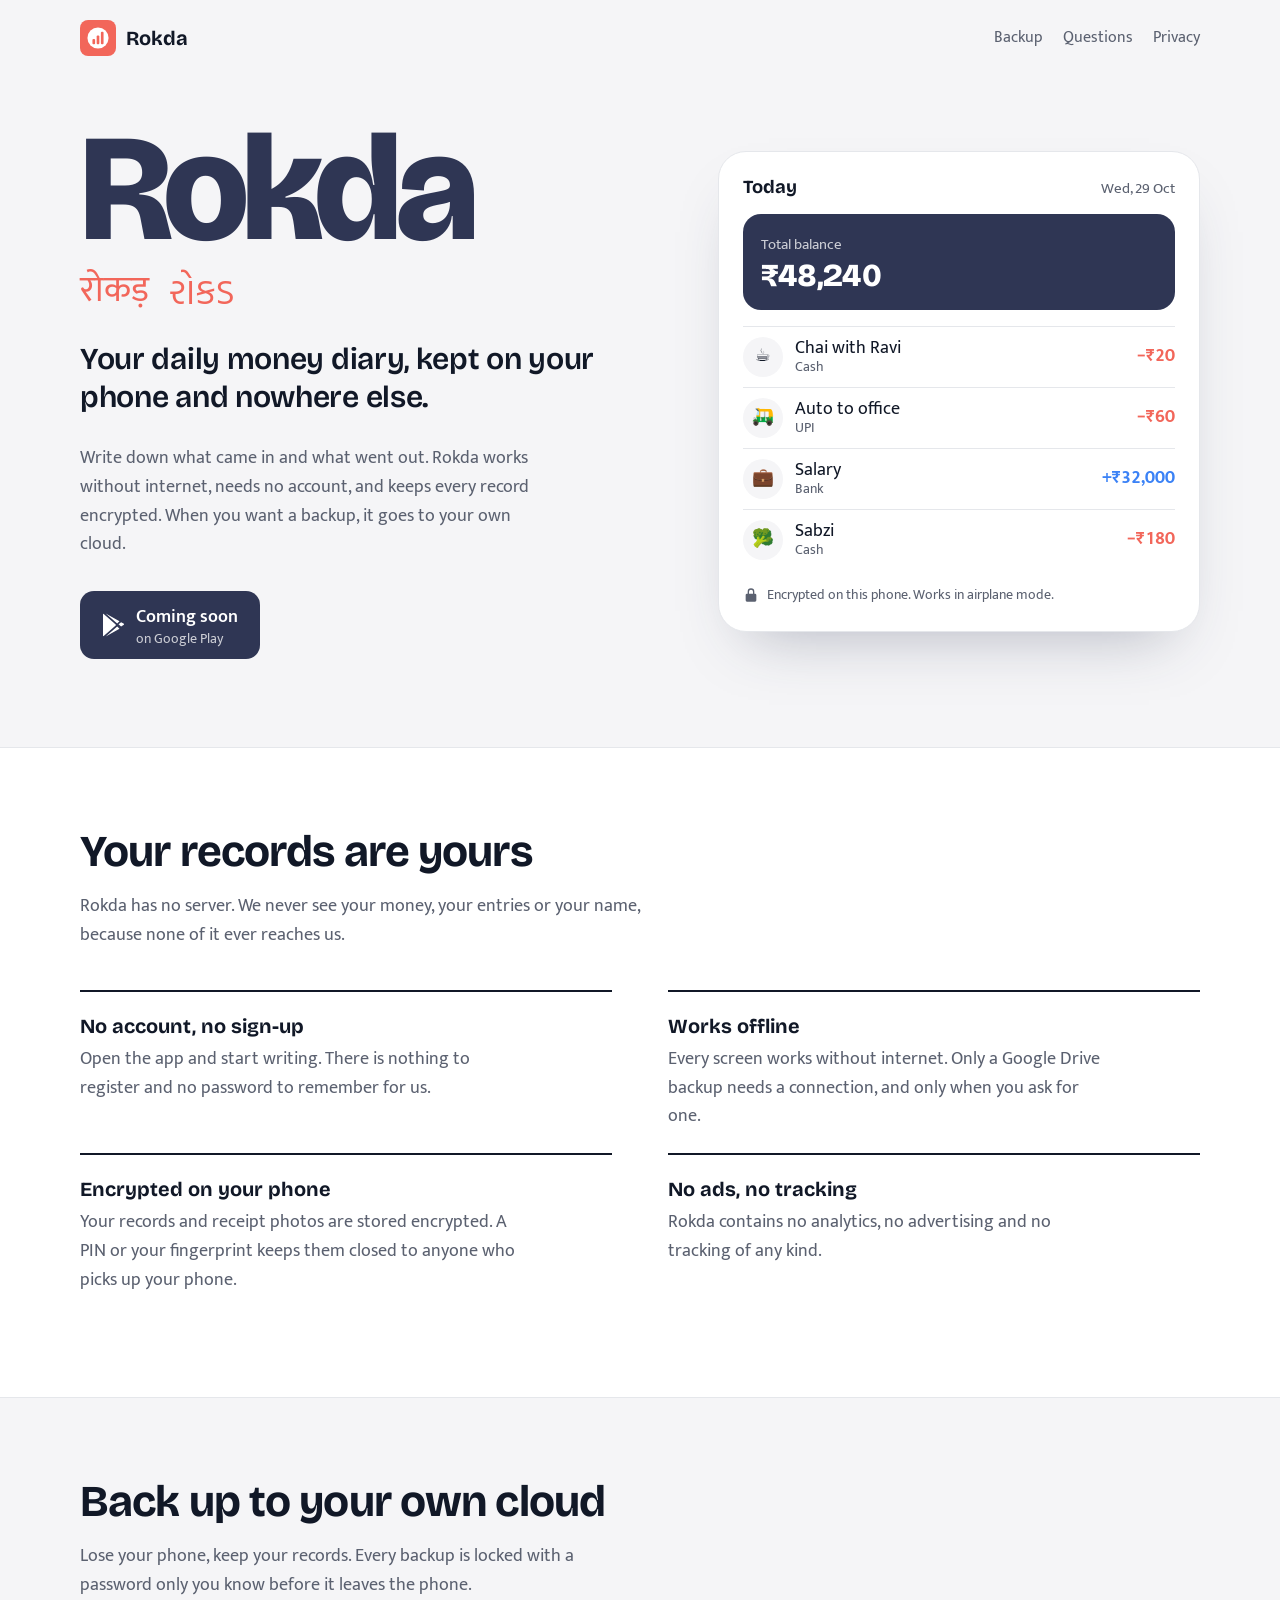
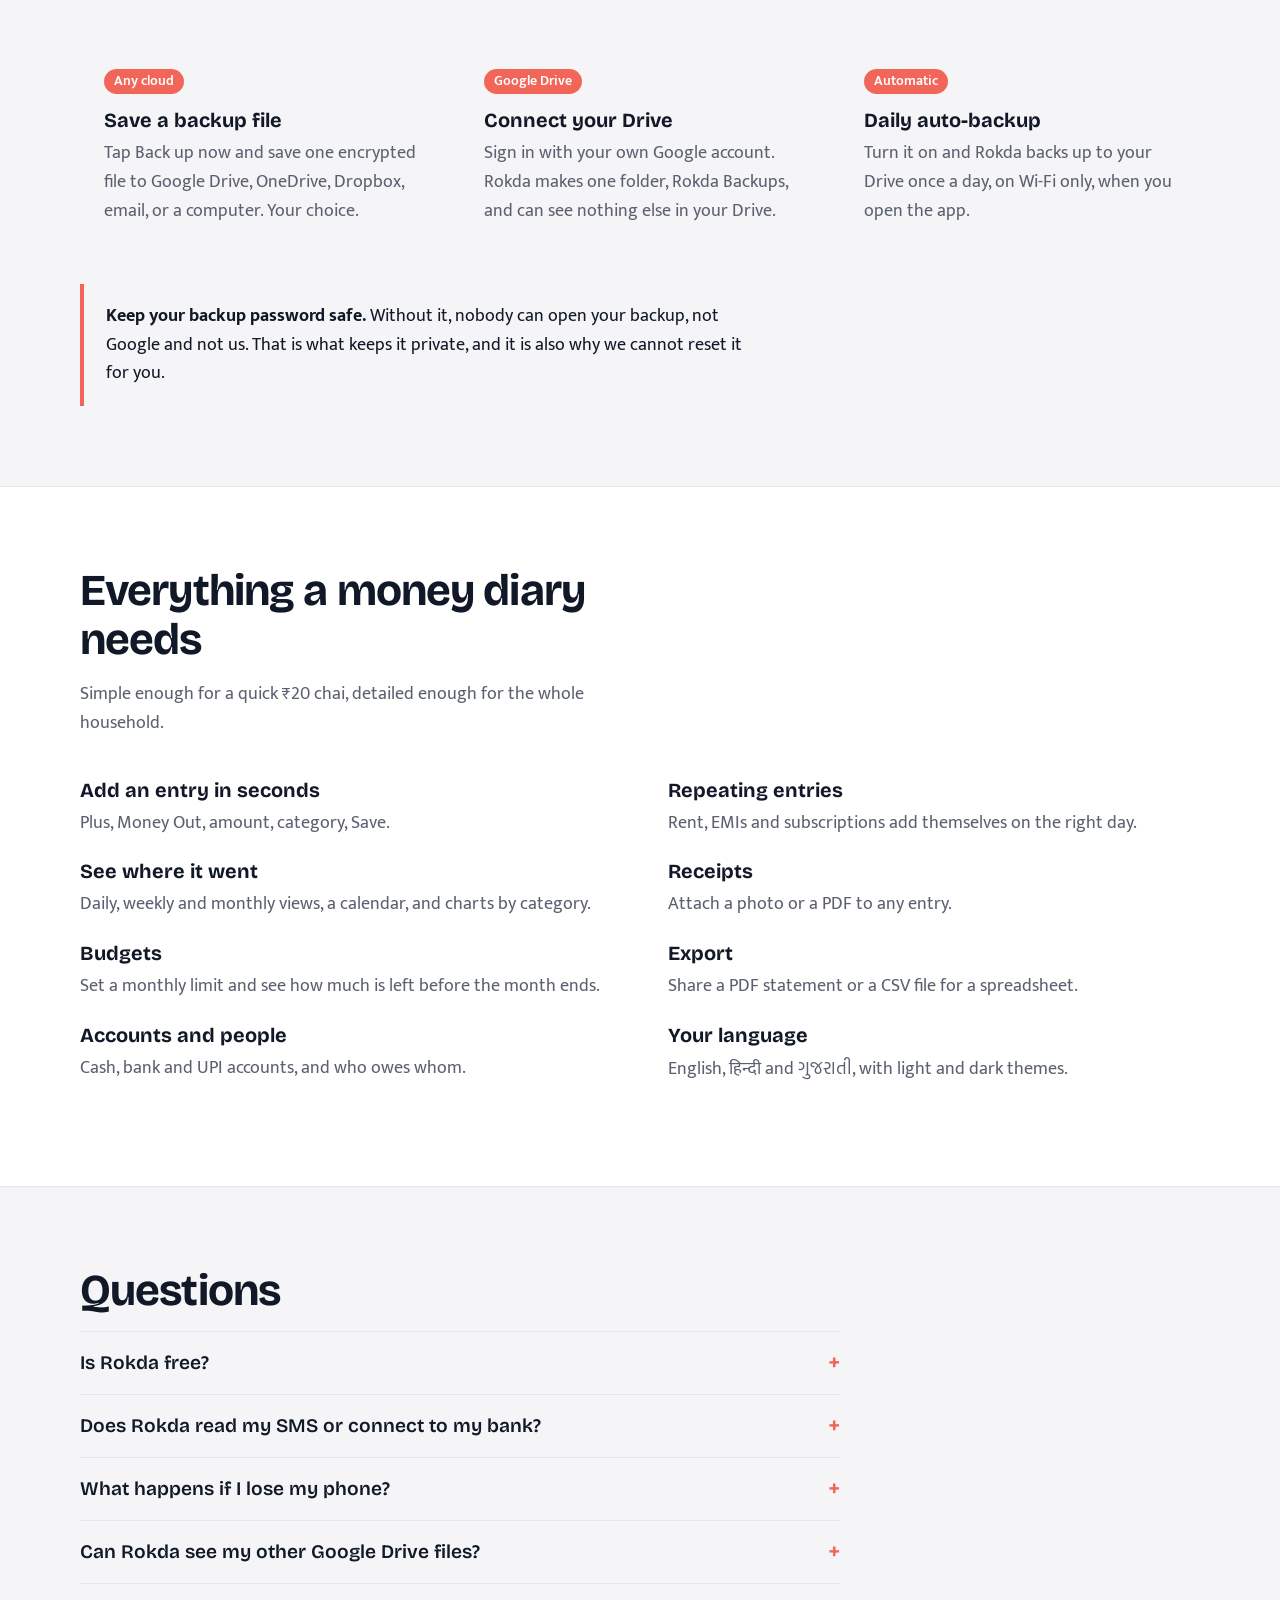
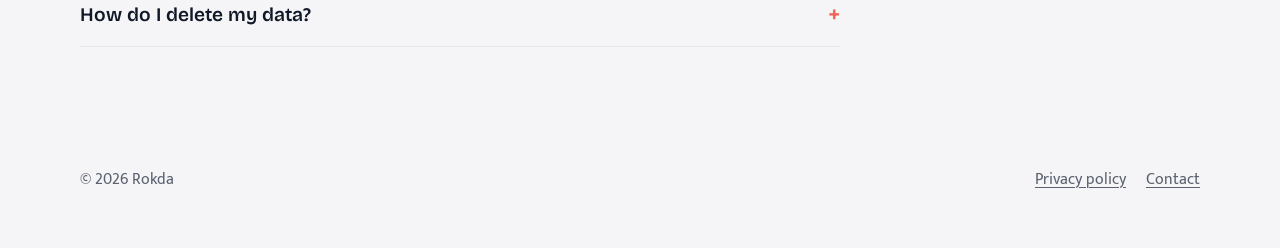
==== index.html @ 3f5f6910 "Add files via upload" ====
<!doctype html>
<html lang="en">
<head>
  <meta charset="utf-8">
  <meta name="viewport" content="width=device-width, initial-scale=1">
  <title>Rokda: Daily Money Diary</title>
  <meta name="description" content="Rokda is a private money diary for Android. It works offline, keeps your records encrypted on your phone, and backs up to your own Google Drive or any cloud you choose.">
  <!-- Google Search Console: paste your verification tag here to prove you own this site (needed for the Google sign-in consent screen). -->
  <!-- <meta name="google-site-verification" content="PASTE-CODE-HERE"> -->
  <meta property="og:title" content="Rokda: Daily Money Diary">
  <meta property="og:description" content="A private, offline money diary for Android. Your records stay on your phone.">
  <meta property="og:image" content="icon.png">
  <meta name="theme-color" content="#F2665A">
  <link rel="icon" href="logo.svg" type="image/svg+xml">
  <link rel="apple-touch-icon" href="icon.png">
  <link rel="preconnect" href="https://fonts.googleapis.com">
  <link rel="preconnect" href="https://fonts.gstatic.com" crossorigin>
  <link href="https://fonts.googleapis.com/css2?family=Bricolage+Grotesque:opsz,wght@12..96,600;12..96,700;12..96,800&family=Hind+Vadodara:wght@400;600&family=Mukta:wght@400;600;700&display=swap" rel="stylesheet">
  <link rel="stylesheet" href="styles.css">
</head>
<body>
  <a class="skip" href="#main">Skip to content</a>

  <header class="wrap top">
    <a class="brand" href="./"><img src="logo.svg" alt="" width="36" height="36">Rokda</a>
    <nav aria-label="Main">
      <a href="#backup">Backup</a>
      <a href="#faq">Questions</a>
      <a href="privacy.html">Privacy</a>
    </nav>
  </header>

  <main id="main">
    <div class="wrap hero">
      <div>
        <h1 class="wordmark">Rokda</h1>
        <p class="scripts" lang="hi"><span>रोकड़</span><span class="gu" lang="gu">રોકડ</span></p>
        <p class="lede">Your daily money diary, kept on your phone and nowhere else.</p>
        <p class="sub">Write down what came in and what went out. Rokda works without internet, needs no account, and keeps every record encrypted. When you want a backup, it goes to your own cloud.</p>
        <!-- When the app is live, change this to: <a class="get" href="https://play.google.com/store/apps/details?id=com.rokda.app"> and remove aria-disabled. -->
        <a class="get" aria-disabled="true" role="link">
          <svg width="22" height="24" viewBox="0 0 22 24" aria-hidden="true"><path fill="currentColor" d="M1 1.3v21.4c0 .4.4.6.7.4l12-10.7c.2-.2.2-.6 0-.8L1.7.9C1.4.7 1 .9 1 1.3Zm14.2 9.2L3.7.4l13.8 7.9-2.3 2.2Zm0 3 2.3 2.2L3.7 23.6l11.5-10.1Zm3.9-4.3 2.4 1.4c.7.4.7 1 0 1.4l-2.4 1.4-2.6-2.1 2.6-2.1Z"/></svg>
          <span>Coming soon<small>on Google Play</small></span>
        </a>
      </div>

      <figure class="diary" aria-label="Example of a day in Rokda">
        <div class="diary-head"><strong>Today</strong><span>Wed, 29 Oct</span></div>
        <div class="balance"><span>Total balance</span><b>₹48,240</b></div>
        <ol class="entries">
          <li><span class="dot" aria-hidden="true">☕</span><span class="what">Chai with Ravi<small>Cash</small></span><span class="amt out">−₹20</span></li>
          <li><span class="dot" aria-hidden="true">🛺</span><span class="what">Auto to office<small>UPI</small></span><span class="amt out">−₹60</span></li>
          <li><span class="dot" aria-hidden="true">💼</span><span class="what">Salary<small>Bank</small></span><span class="amt in">+₹32,000</span></li>
          <li><span class="dot" aria-hidden="true">🥦</span><span class="what">Sabzi<small>Cash</small></span><span class="amt out">−₹180</span></li>
        </ol>
        <figcaption class="diary-foot">
          <svg width="16" height="16" viewBox="0 0 24 24" aria-hidden="true"><path fill="currentColor" d="M12 2a5 5 0 0 0-5 5v3H6a2 2 0 0 0-2 2v8a2 2 0 0 0 2 2h12a2 2 0 0 0 2-2v-8a2 2 0 0 0-2-2h-1V7a5 5 0 0 0-5-5Zm-3 8V7a3 3 0 0 1 6 0v3H9Z"/></svg>
          Encrypted on this phone. Works in airplane mode.
        </figcaption>
      </figure>
    </div>

    <div class="band">
      <section class="wrap" aria-labelledby="promise-h">
        <h2 id="promise-h">Your records are yours</h2>
        <p class="intro">Rokda has no server. We never see your money, your entries or your name, because none of it ever reaches us.</p>
        <ul class="promise">
          <li><h3>No account, no sign-up</h3><p>Open the app and start writing. There is nothing to register and no password to remember for us.</p></li>
          <li><h3>Works offline</h3><p>Every screen works without internet. Only a Google Drive backup needs a connection, and only when you ask for one.</p></li>
          <li><h3>Encrypted on your phone</h3><p>Your records and receipt photos are stored encrypted. A PIN or your fingerprint keeps them closed to anyone who picks up your phone.</p></li>
          <li><h3>No ads, no tracking</h3><p>Rokda contains no analytics, no advertising and no tracking of any kind.</p></li>
        </ul>
      </section>
    </div>

    <section class="wrap" id="backup" aria-labelledby="backup-h">
      <h2 id="backup-h">Back up to your own cloud</h2>
      <p class="intro">Lose your phone, keep your records. Every backup is locked with a password only you know before it leaves the phone.</p>
      <ol class="ways">
        <li><span class="tag">Any cloud</span><h3>Save a backup file</h3><p>Tap Back up now and save one encrypted file to Google Drive, OneDrive, Dropbox, email, or a computer. Your choice.</p></li>
        <li><span class="tag">Google Drive</span><h3>Connect your Drive</h3><p>Sign in with your own Google account. Rokda makes one folder, Rokda Backups, and can see nothing else in your Drive.</p></li>
        <li><span class="tag">Automatic</span><h3>Daily auto-backup</h3><p>Turn it on and Rokda backs up to your Drive once a day, on Wi-Fi only, when you open the app.</p></li>
      </ol>
      <p class="keynote"><strong>Keep your backup password safe.</strong> Without it, nobody can open your backup, not Google and not us. That is what keeps it private, and it is also why we cannot reset it for you.</p>
    </section>

    <div class="band">
      <section class="wrap" aria-labelledby="does-h">
        <h2 id="does-h">Everything a money diary needs</h2>
        <p class="intro">Simple enough for a quick ₹20 chai, detailed enough for the whole household.</p>
        <ul class="does">
          <li><h3>Add an entry in seconds</h3><p>Plus, Money Out, amount, category, Save.</p></li>
          <li><h3>See where it went</h3><p>Daily, weekly and monthly views, a calendar, and charts by category.</p></li>
          <li><h3>Budgets</h3><p>Set a monthly limit and see how much is left before the month ends.</p></li>
          <li><h3>Accounts and people</h3><p>Cash, bank and UPI accounts, and who owes whom.</p></li>
          <li><h3>Repeating entries</h3><p>Rent, EMIs and subscriptions add themselves on the right day.</p></li>
          <li><h3>Receipts</h3><p>Attach a photo or a PDF to any entry.</p></li>
          <li><h3>Export</h3><p>Share a PDF statement or a CSV file for a spreadsheet.</p></li>
          <li><h3>Your language</h3><p>English, हिन्दी and <span lang="gu" style="font-family: var(--gujarati)">ગુજરાતી</span>, with light and dark themes.</p></li>
        </ul>
      </section>
    </div>

    <section class="wrap" id="faq" aria-labelledby="faq-h">
      <h2 id="faq-h">Questions</h2>
      <div class="faq">
        <details>
          <summary>Is Rokda free?</summary>
          <p>Yes. There are no ads and no paid features.</p>
        </details>
        <details>
          <summary>Does Rokda read my SMS or connect to my bank?</summary>
          <p>No. You write your entries yourself. Rokda never asks for SMS access or bank logins.</p>
        </details>
        <details>
          <summary>What happens if I lose my phone?</summary>
          <p>Install Rokda on your new phone, then restore from your backup file or connect the same Google account. Type your backup password and everything comes back, including receipts.</p>
        </details>
        <details>
          <summary>Can Rokda see my other Google Drive files?</summary>
          <p>No. Rokda asks Google only for access to files it creates itself. It cannot see, open or change anything else in your Drive.</p>
        </details>
        <details>
          <summary>How do I delete my data?</summary>
          <p>In the app, go to Settings and choose Delete all data. To remove Drive backups, delete the Rokda Backups folder in your Google Drive. Uninstalling the app also removes everything stored on the phone.</p>
        </details>
      </div>
    </section>
  </main>

  <footer>
    <div class="wrap">
      <span>© 2026 Rokda</span>
      <nav aria-label="Footer">
        <a href="privacy.html">Privacy policy</a>
        <!-- Change to your support email address -->
        <a href="mailto:uttampipliya4@gmail.com">Contact</a>
      </nav>
    </div>
  </footer>
</body>
</html>
---- styles.css ----
/* Rokda site. Colours match the app's theme (app/src/theme/index.ts). */
:root {
  --coral: #F2665A;      /* brand, money out */
  --coral-deep: #D94C40;
  --ink: #2F3654;        /* the app's ink: headers, balance card */
  --blue: #3B82F6;       /* money in */
  --page: #F5F5F7;
  --paper: #FFFFFF;
  --rule: #E5E7EB;
  --text: #111827;
  --dim: #5B6170;
  --on-ink: #FFFFFF;
  --display: "Bricolage Grotesque", "Mukta", system-ui, sans-serif;
  --body: "Mukta", "Hind Vadodara", system-ui, sans-serif;
  --gujarati: "Hind Vadodara", "Mukta", sans-serif;
  --measure: 66ch;
}
@media (prefers-color-scheme: dark) {
  :root {
    --ink: #4A5486;
    --blue: #60A5FA;
    --coral: #F87F74;
    --page: #12141B;
    --paper: #1B1D27;
    --rule: #2A2D3A;
    --text: #F3F4F6;
    --dim: #A3A8B6;
  }
}

* { box-sizing: border-box; }
html { -webkit-text-size-adjust: 100%; }
body {
  margin: 0;
  background: var(--page);
  color: var(--text);
  font: 400 1.125rem/1.6 var(--body);
}
img, svg { display: block; max-width: 100%; }
a { color: inherit; text-decoration-thickness: 1px; text-underline-offset: 3px; }
a:hover { color: var(--coral); }
:focus-visible { outline: 3px solid var(--coral); outline-offset: 3px; border-radius: 4px; }
.wrap { width: min(1120px, 100% - 32px); margin-inline: auto; }
.skip { position: absolute; left: -999px; }
.skip:focus { left: 16px; top: 16px; background: var(--paper); padding: 8px 12px; z-index: 10; }

/* Top bar */
.top { display: flex; align-items: center; justify-content: space-between; padding-block: 20px; }
.brand { display: flex; align-items: center; gap: 10px; font: 700 1.25rem/1 var(--display); text-decoration: none; }
.brand img { width: 36px; height: 36px; }
.top nav { display: flex; gap: 20px; font-size: 1rem; }
.top nav a { text-decoration: none; color: var(--dim); }
.top nav a:hover { color: var(--text); }

/* Hero: the name in three scripts, beside a page of the diary */
.hero { display: grid; grid-template-columns: 1.1fr 0.9fr; gap: 48px; align-items: center; padding-block: 48px 88px; }
.wordmark { margin: 0; font: 800 clamp(4rem, 13vw, 9.5rem)/0.86 var(--display); letter-spacing: -0.045em; color: var(--ink); }
@media (prefers-color-scheme: dark) { .wordmark { color: var(--text); } }
.scripts { display: flex; gap: 20px; margin: 14px 0 28px; font-size: clamp(1.5rem, 3.4vw, 2.25rem); line-height: 1.2; color: var(--coral); }
.scripts .gu { font-family: var(--gujarati); }
.lede { margin: 0 0 28px; max-width: 30ch; font: 600 clamp(1.4rem, 2.6vw, 1.9rem)/1.25 var(--display); letter-spacing: -0.01em; }
.sub { margin: 0 0 32px; max-width: 46ch; color: var(--dim); }
.get { display: inline-flex; align-items: center; gap: 12px; min-height: 52px; padding: 12px 22px; border-radius: 14px; background: var(--ink); color: var(--on-ink); font-weight: 600; text-decoration: none; }
.get:hover { color: var(--on-ink); background: var(--coral-deep); }
.get[aria-disabled="true"] { cursor: default; }
.get[aria-disabled="true"]:hover { background: var(--ink); }
.get small { display: block; font-weight: 400; opacity: 0.75; font-size: 0.85rem; line-height: 1.1; }

/* The diary page */
.diary { margin: 0; background: var(--paper); border-radius: 28px; padding: 24px; box-shadow: 0 30px 60px -30px rgba(47, 54, 84, 0.35); border: 1px solid var(--rule); }
.diary-head { display: flex; justify-content: space-between; align-items: baseline; margin-bottom: 8px; }
.diary-head strong { font: 700 1.15rem/1.2 var(--display); }
.diary-head span { color: var(--dim); font-size: 0.95rem; }
.balance { background: var(--ink); color: var(--on-ink); border-radius: 18px; padding: 16px 18px; margin: 12px 0 16px; }
.balance span { opacity: 0.75; font-size: 0.95rem; }
.balance b { display: block; font: 800 2rem/1.1 var(--display); font-variant-numeric: tabular-nums; letter-spacing: -0.02em; }
.entries { list-style: none; margin: 0; padding: 0; }
.entries li { display: grid; grid-template-columns: 40px 1fr auto; gap: 12px; align-items: center; padding: 10px 0; border-top: 1px solid var(--rule); }
.entries .dot { width: 40px; height: 40px; border-radius: 50%; display: grid; place-items: center; font-size: 1.1rem; background: var(--page); }
.entries .what { line-height: 1.25; }
.entries .what small { display: block; color: var(--dim); font-size: 0.85rem; }
.entries .amt { font-weight: 700; font-variant-numeric: tabular-nums; }
.out { color: var(--coral); }
.in { color: var(--blue); }
.diary-foot { margin: 14px 0 0; color: var(--dim); font-size: 0.9rem; display: flex; align-items: center; gap: 8px; }
.diary-foot svg { flex: none; }

/* One entrance only: the day's entries are written in, one after another. */
@media (prefers-reduced-motion: no-preference) {
  .entries li { opacity: 0; transform: translateY(6px); animation: write 0.45s cubic-bezier(0.2, 0, 0, 1) forwards; }
  .entries li:nth-child(1) { animation-delay: 0.3s; }
  .entries li:nth-child(2) { animation-delay: 0.7s; }
  .entries li:nth-child(3) { animation-delay: 1.1s; }
  .entries li:nth-child(4) { animation-delay: 1.5s; }
  @keyframes write { to { opacity: 1; transform: none; } }
}

/* Sections */
.band { background: var(--paper); border-block: 1px solid var(--rule); }
section { padding-block: 80px; }
h2 { margin: 0 0 16px; font: 700 clamp(1.9rem, 4vw, 2.75rem)/1.1 var(--display); letter-spacing: -0.02em; max-width: 22ch; }
h3 { margin: 0 0 6px; font: 700 1.25rem/1.25 var(--display); }
.intro { margin: 0 0 40px; max-width: 56ch; color: var(--dim); }
p { margin: 0 0 1em; }

/* Promise: plain statements, not cards */
.promise { display: grid; grid-template-columns: repeat(2, 1fr); gap: 0 56px; margin: 0; padding: 0; list-style: none; }
.promise li { padding: 22px 0; border-top: 2px solid var(--text); }
.promise p { color: var(--dim); max-width: 44ch; margin: 0; }

/* Backup choices: a real order, from simplest to automatic */
.ways { display: grid; grid-template-columns: repeat(3, 1fr); gap: 20px; counter-reset: way; list-style: none; margin: 0; padding: 0; }
.ways li { background: var(--page); border-radius: 20px; padding: 26px 24px; }
.ways .tag { display: inline-block; margin-bottom: 14px; padding: 2px 10px; border-radius: 999px; background: var(--coral); color: #fff; font-size: 0.85rem; font-weight: 600; }
.ways p { color: var(--dim); margin: 0; }
.keynote { margin: 32px 0 0; padding: 18px 22px; border-left: 4px solid var(--coral); background: var(--page); border-radius: 0 14px 14px 0; max-width: 70ch; }

/* What it does: a simple two-column list */
.does { columns: 2 320px; column-gap: 56px; margin: 0; padding: 0; list-style: none; }
.does li { break-inside: avoid; padding: 0 0 22px; }
.does p { margin: 0; color: var(--dim); }

/* FAQ */
.faq { max-width: 760px; }
.faq details { border-top: 1px solid var(--rule); padding: 18px 0; }
.faq details:last-child { border-bottom: 1px solid var(--rule); }
.faq summary { cursor: pointer; font: 600 1.2rem/1.35 var(--display); list-style: none; display: flex; justify-content: space-between; gap: 16px; }
.faq summary::-webkit-details-marker { display: none; }
.faq summary::after { content: "+"; color: var(--coral); font-size: 1.5rem; line-height: 1; transition: transform 0.2s; }
.faq details[open] summary::after { transform: rotate(45deg); }
.faq details p { margin: 12px 0 0; color: var(--dim); max-width: var(--measure); }

/* Footer */
footer { padding-block: 40px 56px; color: var(--dim); font-size: 1rem; }
footer .wrap { display: flex; flex-wrap: wrap; justify-content: space-between; gap: 16px; }
footer nav { display: flex; flex-wrap: wrap; gap: 20px; }

/* Privacy policy page */
.doc { max-width: var(--measure); padding-block: 32px 80px; }
.doc h1 { margin: 0 0 8px; font: 800 clamp(2.25rem, 6vw, 3.5rem)/1.05 var(--display); letter-spacing: -0.03em; }
.doc .date { color: var(--dim); margin: 0 0 32px; }
.doc h2 { font-size: 1.6rem; margin-top: 48px; max-width: none; }
.doc .summary { background: var(--paper); border: 1px solid var(--rule); border-radius: 20px; padding: 22px 26px; }
.doc .summary ul { margin: 0; padding-left: 1.2em; }
.doc li { margin-bottom: 8px; }
.doc table { width: 100%; border-collapse: collapse; font-size: 1rem; margin: 8px 0 16px; }
.doc th, .doc td { text-align: left; vertical-align: top; padding: 10px 12px 10px 0; border-bottom: 1px solid var(--rule); }
.doc th { font-weight: 600; }
.doc code { font-size: 0.9em; overflow-wrap: anywhere; }

@media (max-width: 860px) {
  .hero { grid-template-columns: 1fr; gap: 40px; padding-block: 24px 64px; }
  .promise { grid-template-columns: 1fr; }
  .ways { grid-template-columns: 1fr; }
  section { padding-block: 56px; }
}
@media (max-width: 480px) {
  .top nav { gap: 14px; font-size: 0.95rem; }
  .diary { padding: 18px; border-radius: 22px; }
  .doc table, .doc thead, .doc tbody, .doc tr, .doc th, .doc td { display: block; }
  .doc thead { display: none; }
  .doc td { padding: 4px 0; border: 0; }
  .doc tr { padding: 10px 0; border-bottom: 1px solid var(--rule); }
  .doc td:first-child { font-weight: 600; }
}
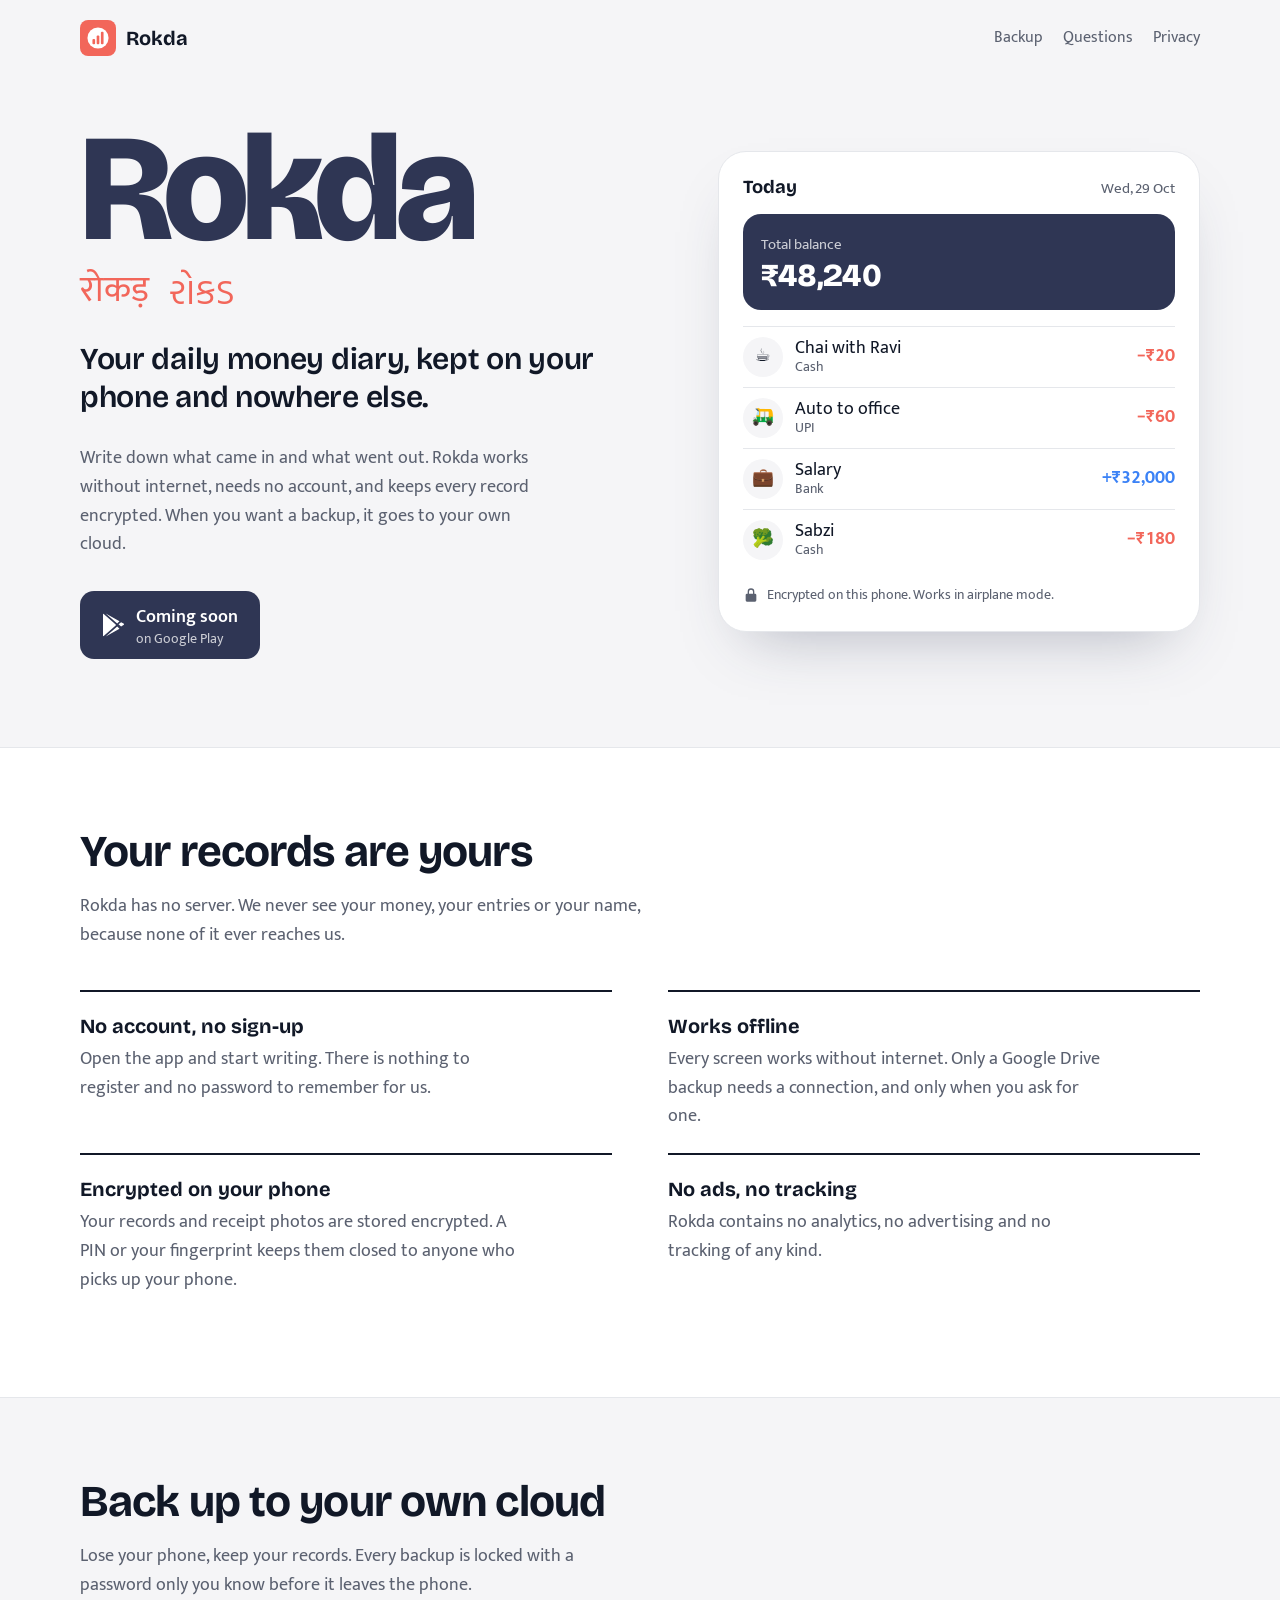
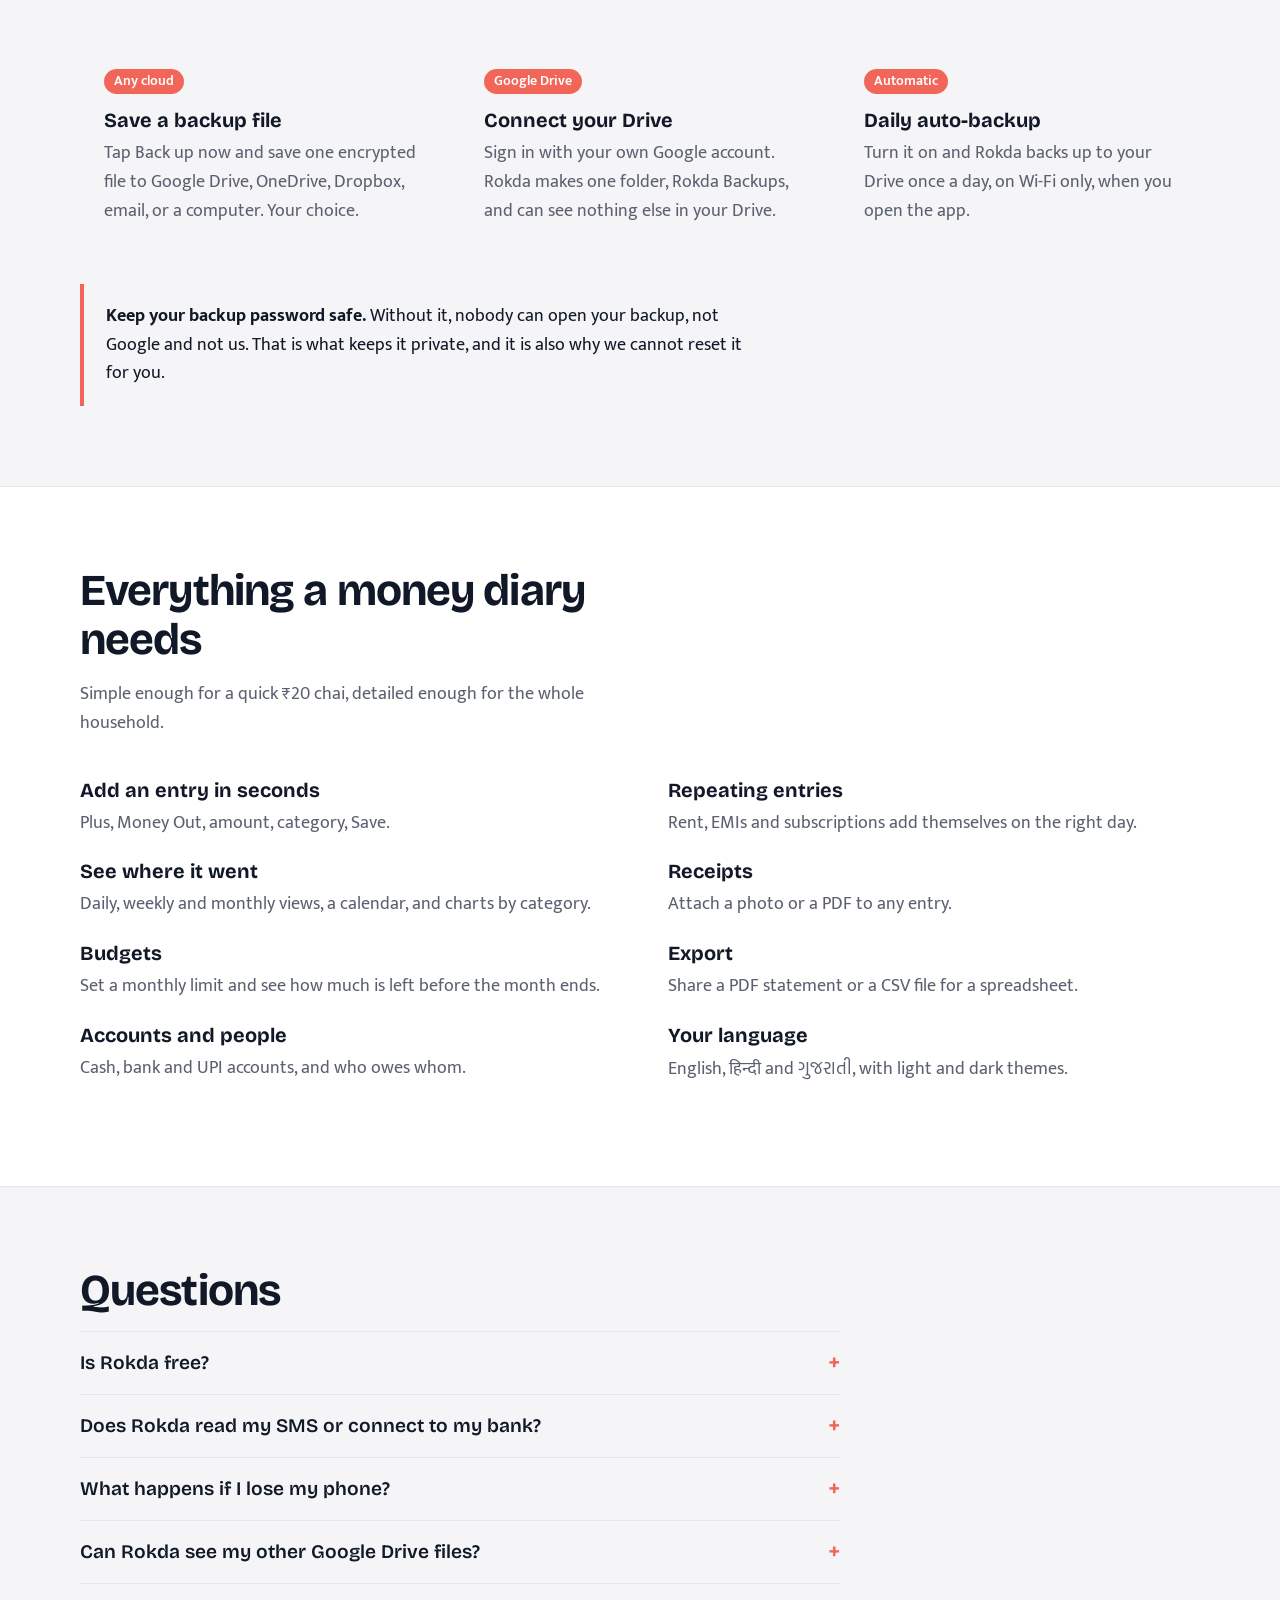
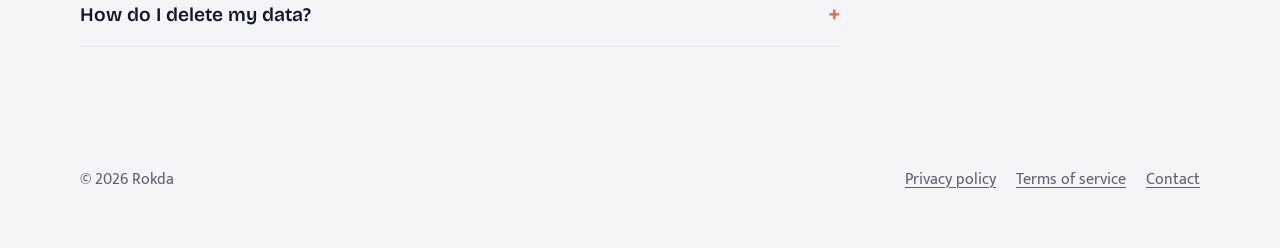
==== commit 07c75feb: "Add files via upload" ====
--- a/index.html
+++ b/index.html
@@ -133,6 +133,7 @@
       <span>© 2026 Rokda</span>
       <nav aria-label="Footer">
         <a href="privacy.html">Privacy policy</a>
+        <a href="terms.html">Terms of service</a>
         <!-- Change to your support email address -->
         <a href="mailto:uttampipliya4@gmail.com">Contact</a>
       </nav>
